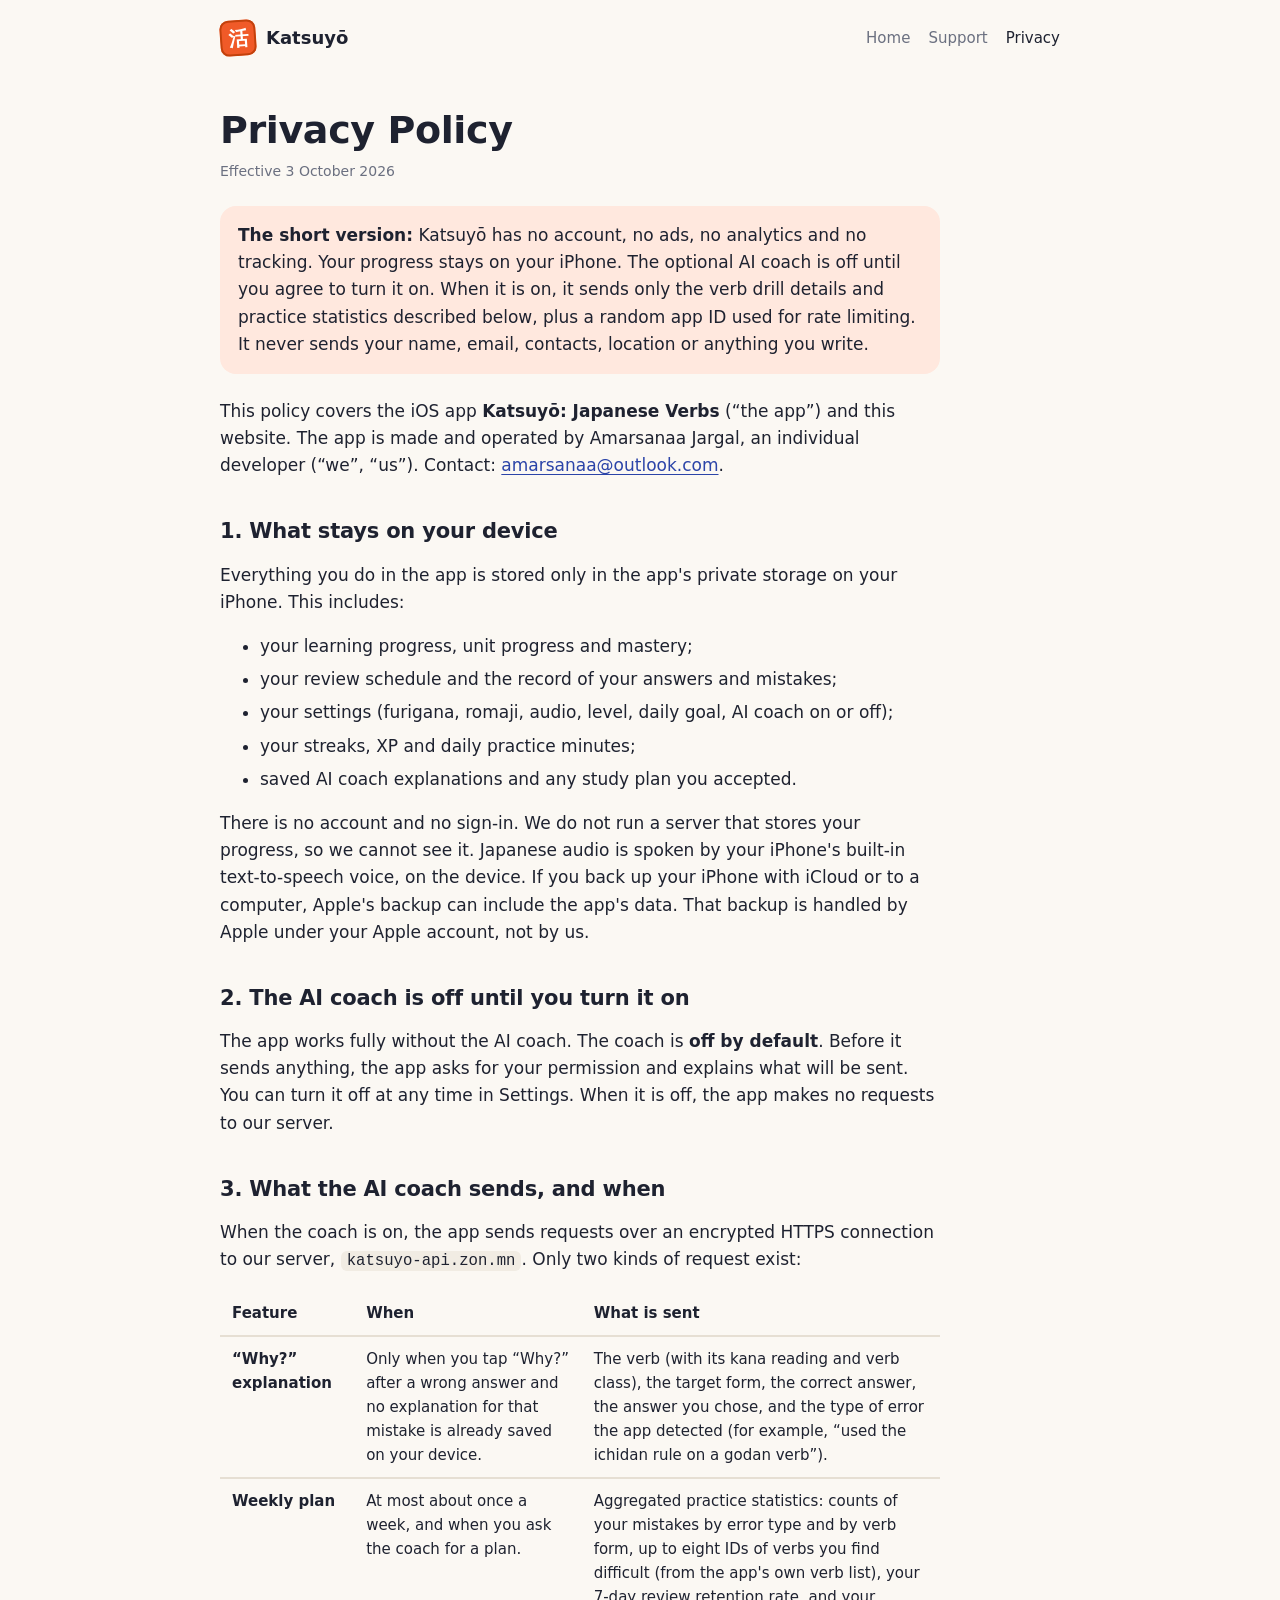
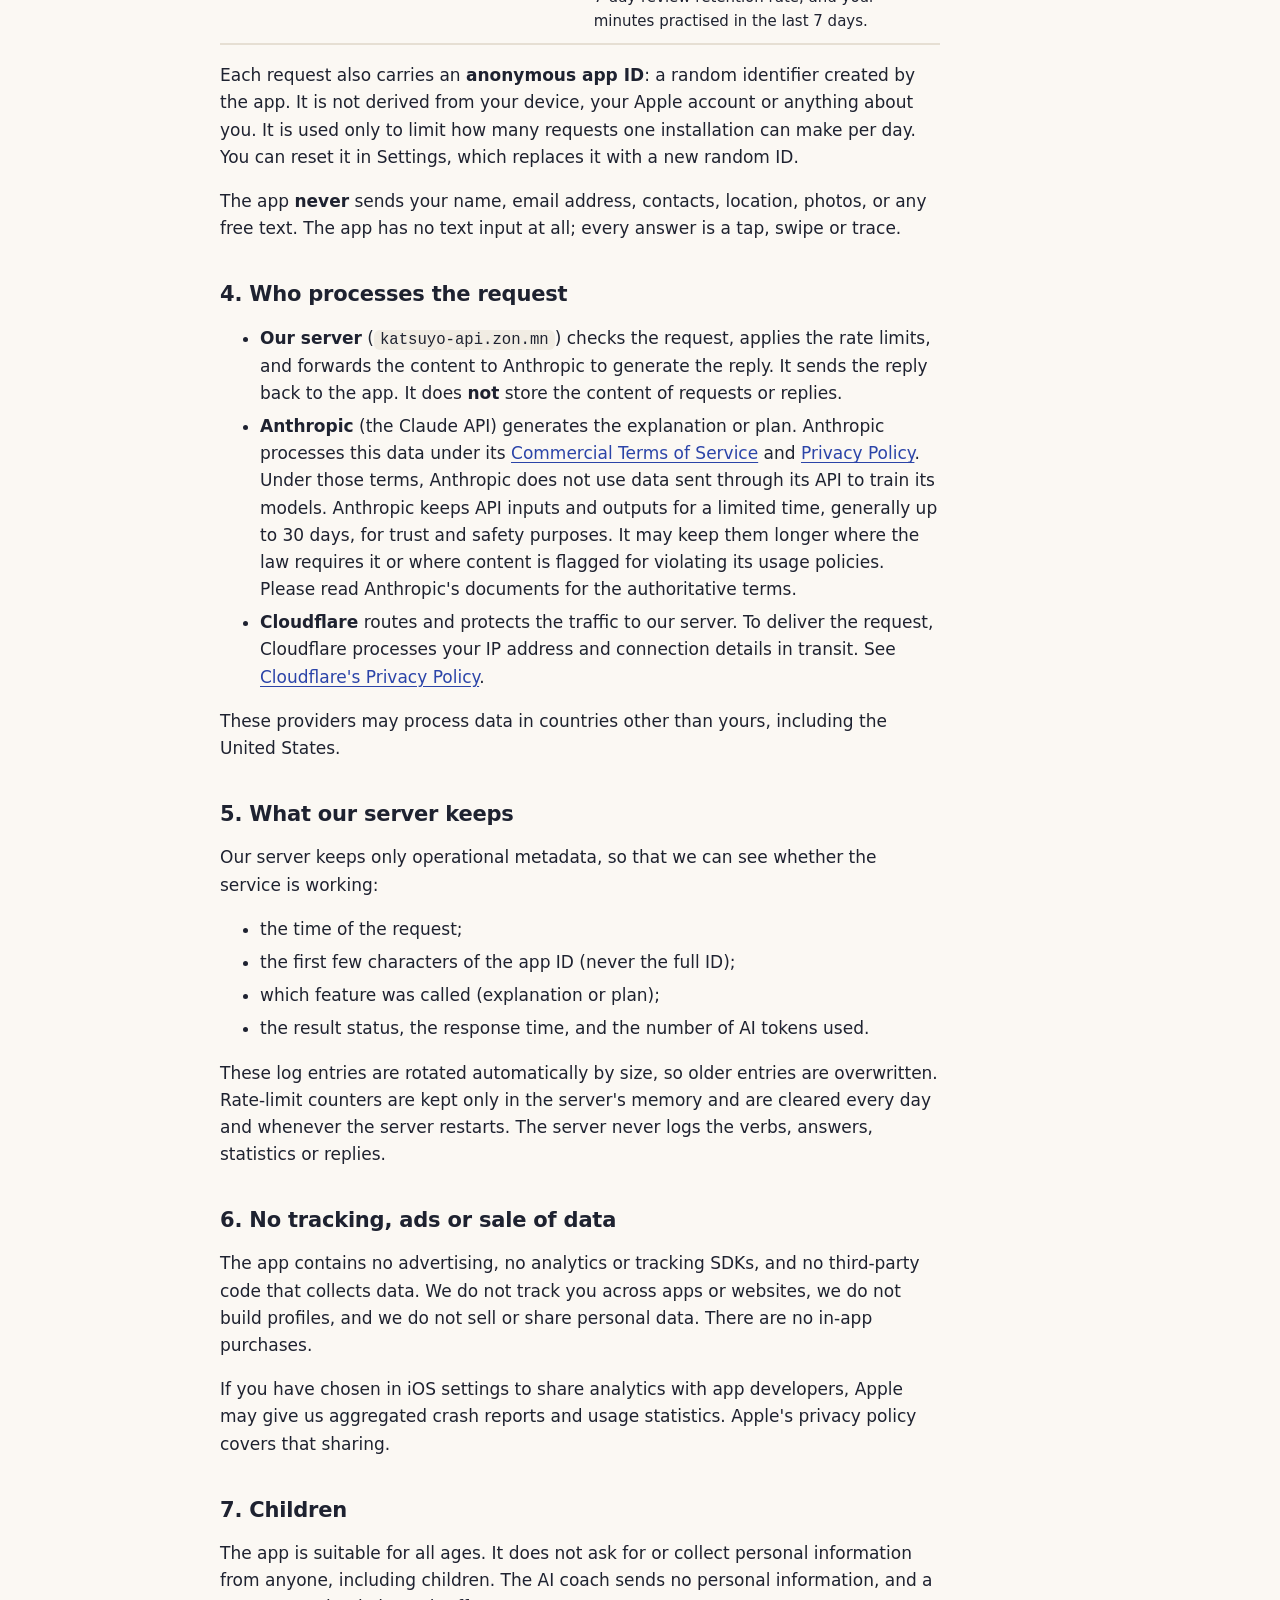
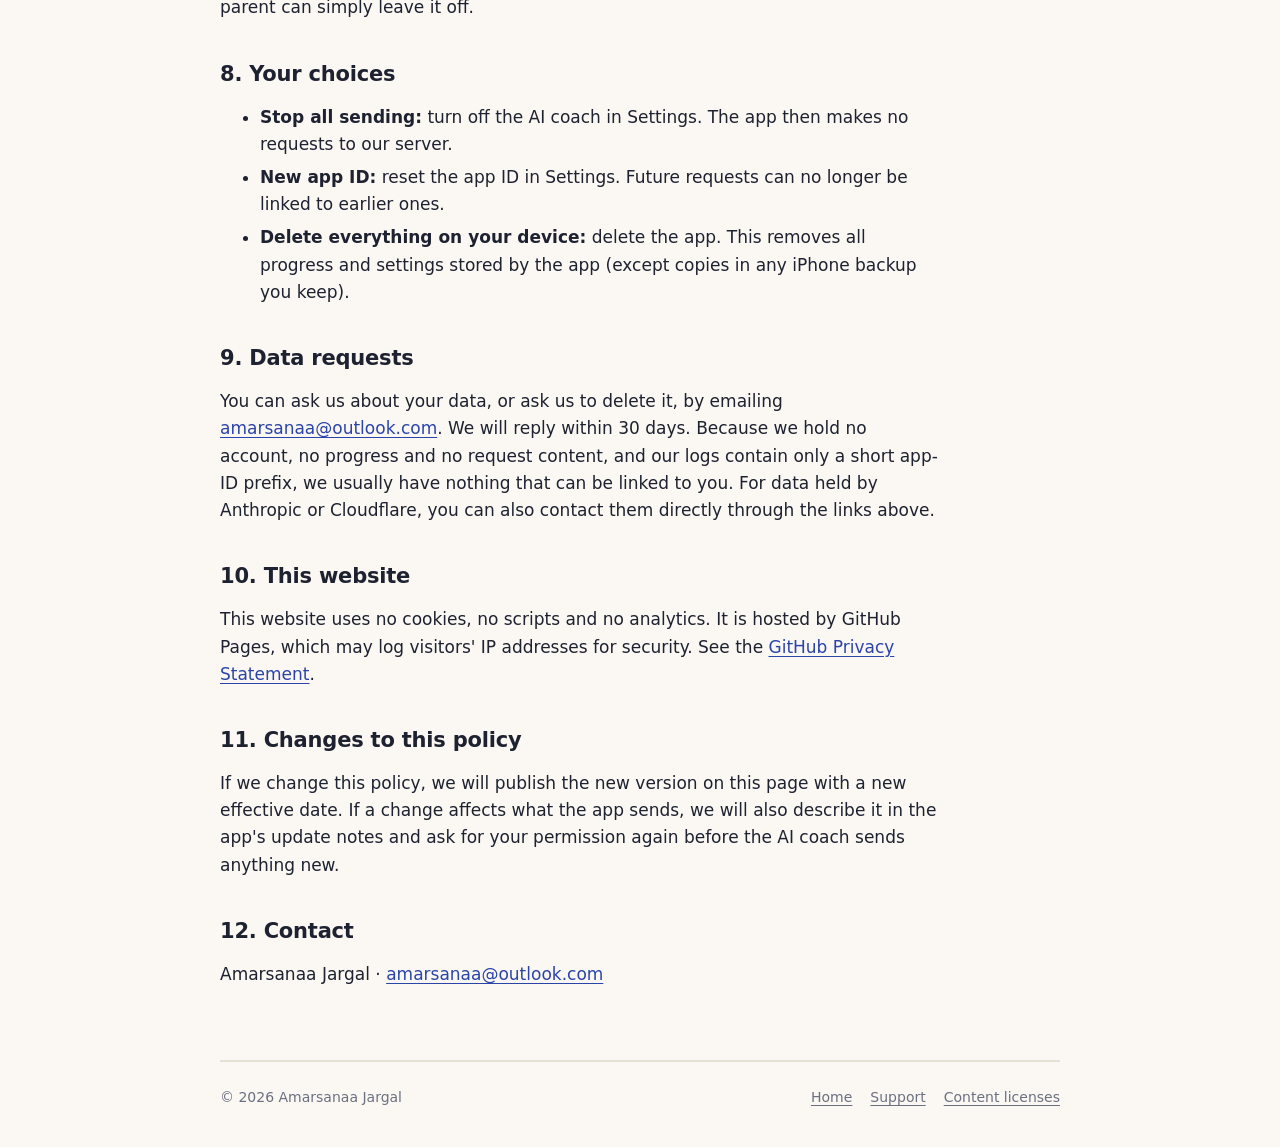
==== privacy/index.html @ 201c26b7 "Add Katsuyō site: landing, privacy policy, support Static GitHub Pages site for the Katsuyō iOS app," ====
<!doctype html>
<html lang="en">
<head>
  <meta charset="utf-8">
  <meta name="viewport" content="width=device-width, initial-scale=1">
  <title>Privacy Policy · Katsuyō</title>
  <meta name="description" content="Privacy policy for the Katsuyō iOS app: progress stays on your iPhone, there is no account, and the optional AI coach sends only answer and practice data after you turn it on.">
  <meta name="color-scheme" content="light dark">
  <link rel="canonical" href="https://amaraa87.github.io/katsuyo-site/privacy/">
  <link rel="stylesheet" href="../assets/style.css">
  <link rel="icon" href="data:image/svg+xml,<svg xmlns='http://www.w3.org/2000/svg' viewBox='0 0 100 100'><rect width='100' height='100' rx='22' fill='%23F05A28'/><text x='50' y='71' font-size='62' text-anchor='middle' fill='white' font-family='sans-serif'>%E6%B4%BB</text></svg>">
</head>
<body>
  <a class="skip" href="#main">Skip to content</a>
  <div class="wrap">

    <header class="site-header">
      <a class="wordmark" href="../"><span class="hanko" aria-hidden="true" lang="ja">活</span>Katsuyō</a>
      <nav class="site-nav" aria-label="Site">
        <a href="../">Home</a>
        <a href="../support/">Support</a>
        <a href="./" aria-current="page">Privacy</a>
      </nav>
    </header>

    <main id="main" class="doc">
      <h1>Privacy Policy</h1>
      <p class="updated">Effective 3 October 2026</p>

      <p class="lede"><b>The short version:</b> Katsuyō has no account, no ads, no analytics and no tracking. Your progress stays on your iPhone. The optional AI coach is off until you agree to turn it on. When it is on, it sends only the verb drill details and practice statistics described below, plus a random app ID used for rate limiting. It never sends your name, email, contacts, location or anything you write.</p>

      <p>This policy covers the iOS app <b>Katsuyō: Japanese Verbs</b> (“the app”) and this website. The app is made and operated by Amarsanaa Jargal, an individual developer (“we”, “us”). Contact: <a href="mailto:amarsanaa@outlook.com">amarsanaa@outlook.com</a>.</p>

      <h2>1. What stays on your device</h2>
      <p>Everything you do in the app is stored only in the app's private storage on your iPhone. This includes:</p>
      <ul>
        <li>your learning progress, unit progress and mastery;</li>
        <li>your review schedule and the record of your answers and mistakes;</li>
        <li>your settings (furigana, romaji, audio, level, daily goal, AI coach on or off);</li>
        <li>your streaks, XP and daily practice minutes;</li>
        <li>saved AI coach explanations and any study plan you accepted.</li>
      </ul>
      <p>There is no account and no sign-in. We do not run a server that stores your progress, so we cannot see it. Japanese audio is spoken by your iPhone's built-in text-to-speech voice, on the device. If you back up your iPhone with iCloud or to a computer, Apple's backup can include the app's data. That backup is handled by Apple under your Apple account, not by us.</p>

      <h2>2. The AI coach is off until you turn it on</h2>
      <p>The app works fully without the AI coach. The coach is <b>off by default</b>. Before it sends anything, the app asks for your permission and explains what will be sent. You can turn it off at any time in Settings. When it is off, the app makes no requests to our server.</p>

      <h2>3. What the AI coach sends, and when</h2>
      <p>When the coach is on, the app sends requests over an encrypted HTTPS connection to our server, <code>katsuyo-api.zon.mn</code>. Only two kinds of request exist:</p>
      <div class="table-wrap">
        <table>
          <thead><tr><th scope="col">Feature</th><th scope="col">When</th><th scope="col">What is sent</th></tr></thead>
          <tbody>
            <tr>
              <td><b>“Why?” explanation</b></td>
              <td>Only when you tap “Why?” after a wrong answer and no explanation for that mistake is already saved on your device.</td>
              <td>The verb (with its kana reading and verb class), the target form, the correct answer, the answer you chose, and the type of error the app detected (for example, “used the ichidan rule on a godan verb”).</td>
            </tr>
            <tr>
              <td><b>Weekly plan</b></td>
              <td>At most about once a week, and when you ask the coach for a plan.</td>
              <td>Aggregated practice statistics: counts of your mistakes by error type and by verb form, up to eight IDs of verbs you find difficult (from the app's own verb list), your 7-day review retention rate, and your minutes practised in the last 7 days.</td>
            </tr>
          </tbody>
        </table>
      </div>
      <p>Each request also carries an <b>anonymous app ID</b>: a random identifier created by the app. It is not derived from your device, your Apple account or anything about you. It is used only to limit how many requests one installation can make per day. You can reset it in Settings, which replaces it with a new random ID.</p>
      <p>The app <b>never</b> sends your name, email address, contacts, location, photos, or any free text. The app has no text input at all; every answer is a tap, swipe or trace.</p>

      <h2>4. Who processes the request</h2>
      <ul>
        <li><b>Our server</b> (<code>katsuyo-api.zon.mn</code>) checks the request, applies the rate limits, and forwards the content to Anthropic to generate the reply. It sends the reply back to the app. It does <b>not</b> store the content of requests or replies.</li>
        <li><b>Anthropic</b> (the Claude API) generates the explanation or plan. Anthropic processes this data under its <a href="https://www.anthropic.com/legal/commercial-terms">Commercial Terms of Service</a> and <a href="https://www.anthropic.com/legal/privacy">Privacy Policy</a>. Under those terms, Anthropic does not use data sent through its API to train its models. Anthropic keeps API inputs and outputs for a limited time, generally up to 30 days, for trust and safety purposes. It may keep them longer where the law requires it or where content is flagged for violating its usage policies. Please read Anthropic's documents for the authoritative terms.</li>
        <li><b>Cloudflare</b> routes and protects the traffic to our server. To deliver the request, Cloudflare processes your IP address and connection details in transit. See <a href="https://www.cloudflare.com/privacypolicy/">Cloudflare's Privacy Policy</a>.</li>
      </ul>
      <p>These providers may process data in countries other than yours, including the United States.</p>

      <h2>5. What our server keeps</h2>
      <p>Our server keeps only operational metadata, so that we can see whether the service is working:</p>
      <ul>
        <li>the time of the request;</li>
        <li>the first few characters of the app ID (never the full ID);</li>
        <li>which feature was called (explanation or plan);</li>
        <li>the result status, the response time, and the number of AI tokens used.</li>
      </ul>
      <p>These log entries are rotated automatically by size, so older entries are overwritten. Rate-limit counters are kept only in the server's memory and are cleared every day and whenever the server restarts. The server never logs the verbs, answers, statistics or replies.</p>

      <h2>6. No tracking, ads or sale of data</h2>
      <p>The app contains no advertising, no analytics or tracking SDKs, and no third-party code that collects data. We do not track you across apps or websites, we do not build profiles, and we do not sell or share personal data. There are no in-app purchases.</p>
      <p>If you have chosen in iOS settings to share analytics with app developers, Apple may give us aggregated crash reports and usage statistics. Apple's privacy policy covers that sharing.</p>

      <h2>7. Children</h2>
      <p>The app is suitable for all ages. It does not ask for or collect personal information from anyone, including children. The AI coach sends no personal information, and a parent can simply leave it off.</p>

      <h2>8. Your choices</h2>
      <ul>
        <li><b>Stop all sending:</b> turn off the AI coach in Settings. The app then makes no requests to our server.</li>
        <li><b>New app ID:</b> reset the app ID in Settings. Future requests can no longer be linked to earlier ones.</li>
        <li><b>Delete everything on your device:</b> delete the app. This removes all progress and settings stored by the app (except copies in any iPhone backup you keep).</li>
      </ul>

      <h2>9. Data requests</h2>
      <p>You can ask us about your data, or ask us to delete it, by emailing <a href="mailto:amarsanaa@outlook.com">amarsanaa@outlook.com</a>. We will reply within 30 days. Because we hold no account, no progress and no request content, and our logs contain only a short app-ID prefix, we usually have nothing that can be linked to you. For data held by Anthropic or Cloudflare, you can also contact them directly through the links above.</p>

      <h2>10. This website</h2>
      <p>This website uses no cookies, no scripts and no analytics. It is hosted by GitHub Pages, which may log visitors' IP addresses for security. See the <a href="https://docs.github.com/en/site-policy/privacy-policies/github-general-privacy-statement">GitHub Privacy Statement</a>.</p>

      <h2>11. Changes to this policy</h2>
      <p>If we change this policy, we will publish the new version on this page with a new effective date. If a change affects what the app sends, we will also describe it in the app's update notes and ask for your permission again before the AI coach sends anything new.</p>

      <h2>12. Contact</h2>
      <p>Amarsanaa Jargal · <a href="mailto:amarsanaa@outlook.com">amarsanaa@outlook.com</a></p>
    </main>

    <footer class="site-footer">
      <span>© 2026 Amarsanaa Jargal</span>
      <nav aria-label="Footer">
        <a href="../">Home</a>
        <a href="../support/">Support</a>
        <a href="../support/#licenses">Content licenses</a>
      </nav>
    </footer>

  </div>
</body>
</html>
---- assets/style.css ----
/* Katsuyō — site identity, from the app's design tokens (DESIGN.md §2).
   和紙 washi paper, 藍 ai indigo for action, 朱 shu vermilion for brand and the 判子 stamp.
   System rounded type only: no web fonts, no scripts. */

:root {
  --bg: #fbf8f3;
  --surface: #ffffff;
  --sunk: #f1ece3;
  --border: #e6dfd3;
  --ink: #1e2230;
  --ink-muted: #6b7080;

  --ai: #3b5bdb;
  --ai-lip: #2b44a8;
  --ai-soft: #e5eaff;
  --ai-ink: #2b44a8;
  --ai-on: #ffffff;

  --shu: #f05a28;
  --shu-lip: #c2410c;
  --shu-soft: #ffe8de;
  --shu-ink: #c2410c;
  --shu-on: #ffffff;

  --take-soft: #dcf5e8;
  --take-ink: #0b7a4c;
  --kin-soft: #fff2d1;
  --kin-ink: #8a5a00;

  --font: ui-rounded, "SF Pro Rounded", "Hiragino Maru Gothic ProN", "Hiragino Sans",
          "Yu Gothic UI", "Noto Sans JP", system-ui, -apple-system, "Segoe UI", sans-serif;
  --font-ja: "Hiragino Maru Gothic ProN", "Hiragino Sans", "Yu Gothic UI", "Noto Sans JP",
             "Noto Sans CJK JP", sans-serif;

  color-scheme: light dark;
}

@media (prefers-color-scheme: dark) {
  :root {
    --bg: #121419;
    --surface: #1c1f27;
    --sunk: #262a34;
    --border: #313645;
    --ink: #eef0f5;
    --ink-muted: #9aa0b2;

    --ai: #5c7cfa;
    --ai-lip: #3b5bdb;
    --ai-soft: #1d2650;
    --ai-ink: #a9b9ff;

    --shu: #ff7043;
    --shu-lip: #d9541f;
    --shu-soft: #3a1d12;
    --shu-ink: #ffa584;
    --shu-on: #2a0e04;

    --take-soft: #0e2e21;
    --take-ink: #6ee0ae;
    --kin-soft: #3a2c0b;
    --kin-ink: #ffd27a;
  }
}

* { box-sizing: border-box; }

body {
  margin: 0;
  background: var(--bg);
  color: var(--ink);
  font-family: var(--font);
  font-size: 17px;
  font-weight: 500;
  line-height: 1.6;
  -webkit-font-smoothing: antialiased;
  -webkit-text-size-adjust: 100%;
}

[lang="ja"] { font-family: var(--font-ja); }

.wrap { max-width: 880px; margin: 0 auto; padding: 0 20px; }

a { color: var(--ai-ink); text-underline-offset: 3px; }
a:hover { text-decoration-thickness: 2px; }

:focus-visible { outline: 3px solid var(--ai); outline-offset: 2px; border-radius: 6px; }

.skip { position: absolute; left: -9999px; }
.skip:focus { left: 16px; top: 12px; background: var(--surface); padding: 8px 12px; z-index: 1; }

h1, h2, h3 { line-height: 1.2; font-weight: 800; letter-spacing: -0.01em; }
h2 { font-size: clamp(22px, 3.6vw, 28px); margin: 0 0 14px; }
h3 { font-size: 18px; margin: 0 0 6px; }

/* ── Header / footer ────────────────────────────────────────────────── */

.site-header {
  display: flex; align-items: center; justify-content: space-between;
  flex-wrap: wrap; gap: 12px 20px; padding: 20px 0;
}

.wordmark {
  display: flex; align-items: center; gap: 10px;
  color: var(--ink); text-decoration: none; font-weight: 800; font-size: 18px;
}

/* 判子 hanko: the brand stamp. */
.hanko {
  display: inline-grid; place-items: center;
  width: 36px; height: 36px; border-radius: 9px;
  background: var(--shu); color: var(--shu-on);
  font-family: var(--font-ja); font-size: 20px; font-weight: 700;
  box-shadow: inset 0 0 0 2px var(--shu-lip);
  transform: rotate(-4deg);
}
.hanko.big { width: 76px; height: 76px; border-radius: 18px; font-size: 30px; letter-spacing: -0.02em; }

.site-nav { display: flex; gap: 18px; font-size: 15px; }
.site-nav a { color: var(--ink-muted); text-decoration: none; }
.site-nav a:hover, .site-nav a[aria-current="page"] { color: var(--ink); }

.site-footer {
  margin-top: 72px; padding: 24px 0 40px; border-top: 2px solid var(--border);
  display: flex; flex-wrap: wrap; gap: 10px 24px; justify-content: space-between;
  font-size: 14px; color: var(--ink-muted);
}
.site-footer nav { display: flex; flex-wrap: wrap; gap: 18px; }
.site-footer a { color: var(--ink-muted); }

/* ── Buttons: a lip means pressable ─────────────────────────────────── */

.btn {
  display: inline-flex; align-items: center; gap: 10px;
  padding: 14px 22px; border-radius: 16px;
  background: var(--ai); color: var(--ai-on);
  border-bottom: 4px solid var(--ai-lip);
  font-weight: 800; font-size: 19px; letter-spacing: 0.04em; text-transform: uppercase;
  text-decoration: none;
  transition: transform 150ms ease, border-bottom-width 150ms ease;
}
.btn:hover { color: var(--ai-on); }
.btn:active { transform: translateY(3px); border-bottom-width: 1px; }
.btn small { display: block; font-size: 11px; letter-spacing: 0.08em; opacity: 0.85; }

/* ── Hero ───────────────────────────────────────────────────────────── */

.hero { padding: 36px 0 8px; }
.hero .brand { display: flex; align-items: center; gap: 16px; margin-bottom: 22px; }
.hero .brand div b { display: block; font-size: 22px; }
.hero .brand div span { color: var(--ink-muted); font-size: 15px; }
.hero h1 { font-size: clamp(30px, 6vw, 50px); margin: 0 0 14px; max-width: 16ch; }
.hero h1 em { font-style: normal; color: var(--shu-ink); }
.hero .sub { color: var(--ink-muted); font-size: 18px; max-width: 56ch; margin: 0 0 24px; }
.hero .cta { display: flex; flex-wrap: wrap; align-items: center; gap: 14px 20px; }
.hero .cta p { margin: 0; color: var(--ink-muted); font-size: 14px; }

/* Signature: the godan vowel row of 書く. */
.rows {
  margin: 40px 0 0; padding: 22px 20px; border-radius: 22px;
  background: var(--surface); border: 2px solid var(--border);
}
.rows-head { display: flex; flex-wrap: wrap; align-items: baseline; gap: 4px 12px; margin-bottom: 14px; }
.rows-head h2 { font-size: 18px; margin: 0; }
.rows-head p { margin: 0; color: var(--ink-muted); font-size: 14px; }
.rows ol { list-style: none; margin: 0; padding: 0; display: grid; grid-template-columns: repeat(5, 1fr); gap: 8px; }
.rows li {
  text-align: center; padding: 12px 4px 10px; border-radius: 12px;
  background: var(--bg); border-bottom: 3px solid var(--border);
}
.rows li.dict { background: var(--ai-soft); border-color: var(--ai); }
.rows .kana { display: block; font-family: var(--font-ja); font-size: clamp(26px, 6vw, 38px); line-height: 1.2; }
.rows .row { display: block; font-size: 12px; font-weight: 700; color: var(--ink-muted); text-transform: uppercase; letter-spacing: 0.06em; }
.rows .ex { display: block; font-family: var(--font-ja); font-size: 14px; margin-top: 6px; color: var(--ai-ink); }
.rows .use { display: block; font-size: 12px; color: var(--ink-muted); line-height: 1.3; }

/* ── Sections ───────────────────────────────────────────────────────── */

section { padding: 48px 0 0; }

.eyebrow {
  margin: 0 0 6px; font-size: 13px; font-weight: 800;
  letter-spacing: 0.12em; text-transform: uppercase; color: var(--shu-ink);
}

.grid { display: grid; gap: 14px; grid-template-columns: repeat(auto-fit, minmax(240px, 1fr)); }

/* Info cards are flat: no lip. */
.card {
  background: var(--surface); border: 2px solid var(--border); border-radius: 16px;
  padding: 18px 18px 16px;
}
.card p { margin: 0; color: var(--ink-muted); font-size: 15px; }
.card .tag {
  display: inline-block; margin-bottom: 10px; padding: 2px 10px; border-radius: 999px;
  font-size: 13px; font-weight: 700; background: var(--ai-soft); color: var(--ai-ink);
}
.card .tag.shu { background: var(--shu-soft); color: var(--ink); }
.card .tag.take { background: var(--take-soft); color: var(--take-ink); }
.card .tag.kin { background: var(--kin-soft); color: var(--kin-ink); }

.drills { list-style: none; padding: 0; margin: 0; display: grid; gap: 10px; grid-template-columns: repeat(auto-fit, minmax(240px, 1fr)); }
.drills li { padding: 12px 14px; border-radius: 12px; background: var(--surface); border: 2px solid var(--border); font-size: 15px; color: var(--ink-muted); }
.drills b { display: block; color: var(--ink); font-size: 16px; }

.promise {
  display: grid; gap: 12px; grid-template-columns: repeat(auto-fit, minmax(180px, 1fr));
  margin: 0; padding: 0; list-style: none;
}
.promise li { border-left: 4px solid var(--shu); padding: 2px 0 2px 14px; }
.promise b { display: block; }
.promise span { color: var(--ink-muted); font-size: 15px; }

/* ── Document pages ─────────────────────────────────────────────────── */

.doc { max-width: 720px; }
.doc h1 { font-size: clamp(28px, 5vw, 38px); margin: 32px 0 6px; }
.doc h2 { font-size: 21px; margin: 40px 0 10px; }
.doc .updated { color: var(--ink-muted); font-size: 14px; margin: 0 0 24px; }
.doc .lede {
  background: var(--shu-soft); border-radius: 16px; padding: 16px 18px; margin: 0 0 24px;
}
.doc li { margin: 6px 0; }
.doc code { font-size: 0.92em; background: var(--sunk); padding: 1px 6px; border-radius: 6px; }

.table-wrap { overflow-x: auto; }
table { border-collapse: collapse; width: 100%; font-size: 15px; }
th, td { text-align: left; vertical-align: top; padding: 10px 12px; border-bottom: 2px solid var(--border); }
th { font-weight: 800; }

details {
  background: var(--surface); border: 2px solid var(--border); border-radius: 16px;
  padding: 2px 18px; margin: 10px 0;
}
summary {
  cursor: pointer; font-weight: 700; padding: 14px 0; list-style: none;
  display: flex; justify-content: space-between; gap: 12px;
}
summary::-webkit-details-marker { display: none; }
summary::after { content: "+"; color: var(--ai-ink); font-weight: 800; flex-shrink: 0; }
details[open] summary::after { content: "−"; }
details p, details ul { margin-top: 0; color: var(--ink-muted); }

.contact {
  margin: 36px 0 0; padding: 22px 22px; border-radius: 22px;
  background: var(--ai-soft); border: 2px solid var(--ai);
}
.contact h2 { margin: 0 0 6px; font-size: 21px; }
.contact p { margin: 6px 0; }

@media (prefers-reduced-motion: reduce) {
  .btn { transition: none; }
}

@media (max-width: 560px) {
  .rows { padding: 16px 12px; }
  .rows ol { gap: 5px; }
  .rows li { padding: 10px 2px 8px; }
  .rows .row { font-size: 10px; letter-spacing: 0; }
  .rows .ex { font-size: 11px; white-space: nowrap; }
  .rows .use { display: none; }
}
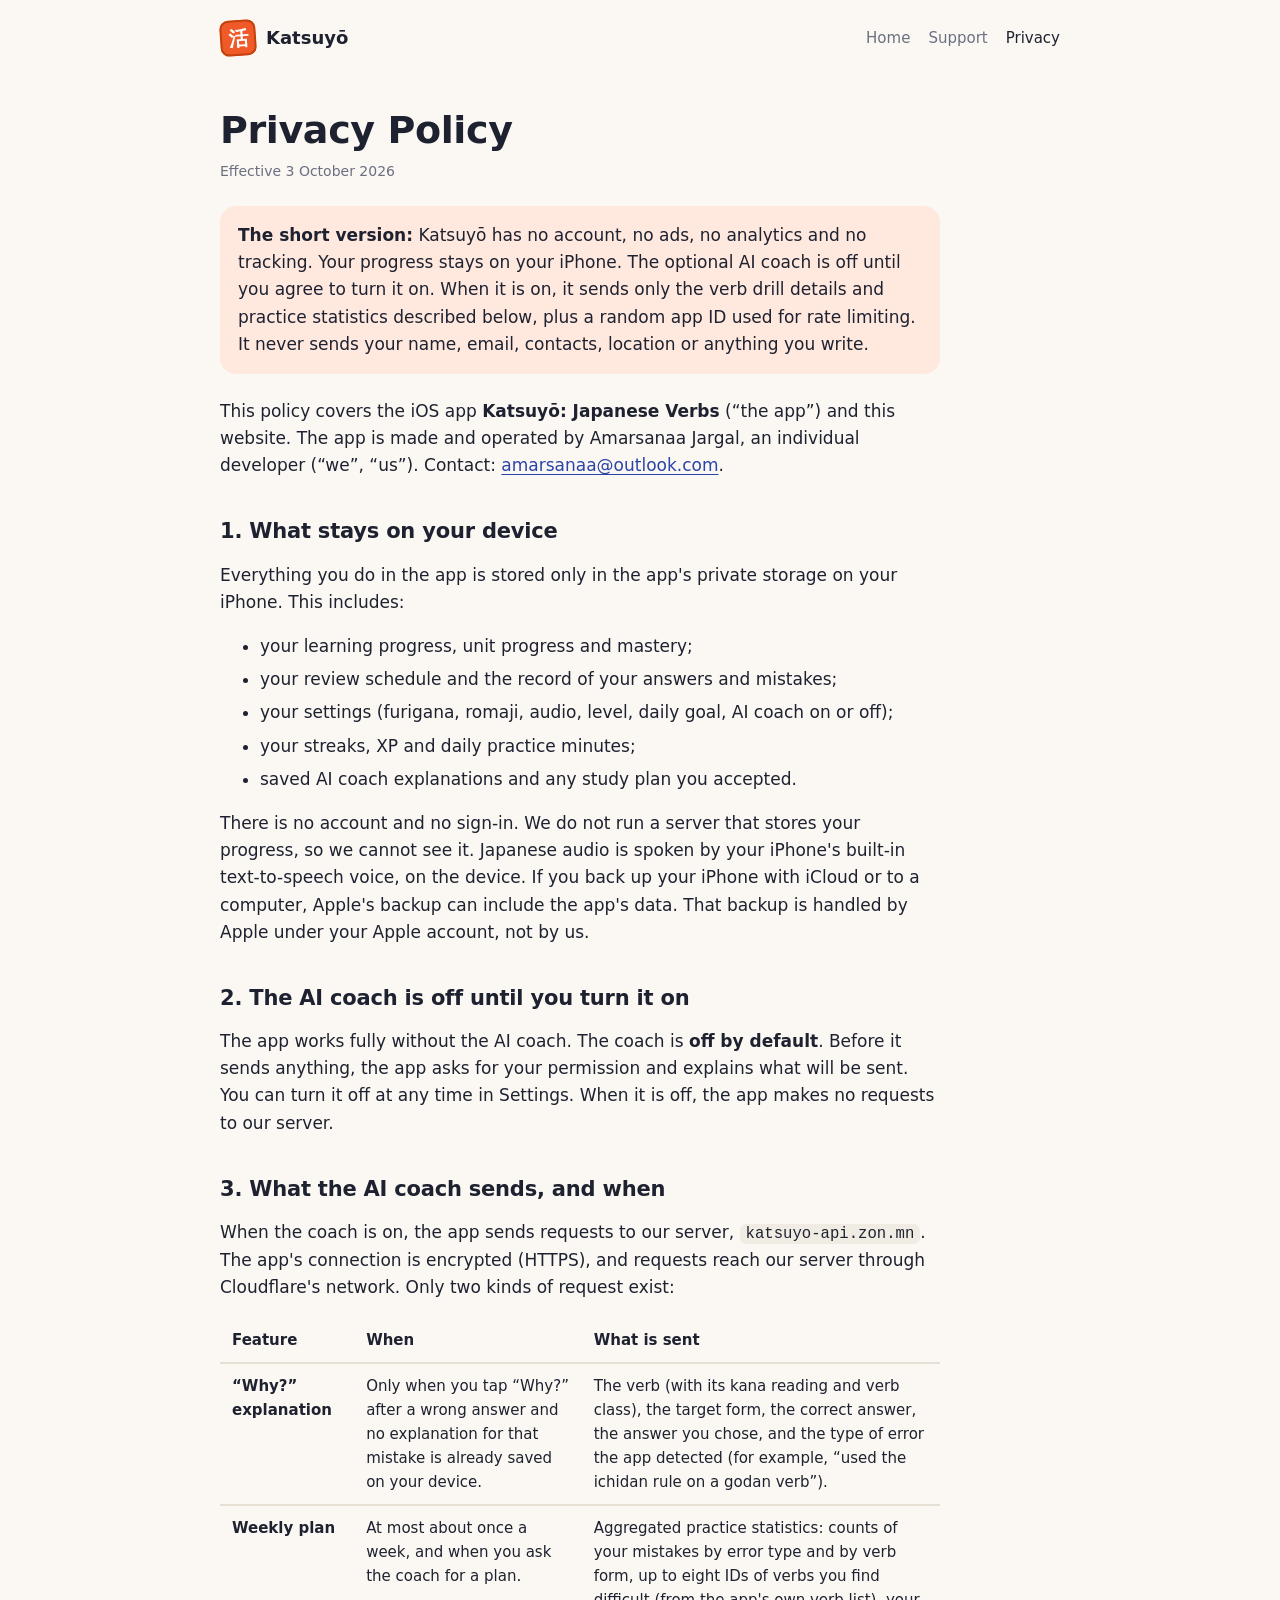
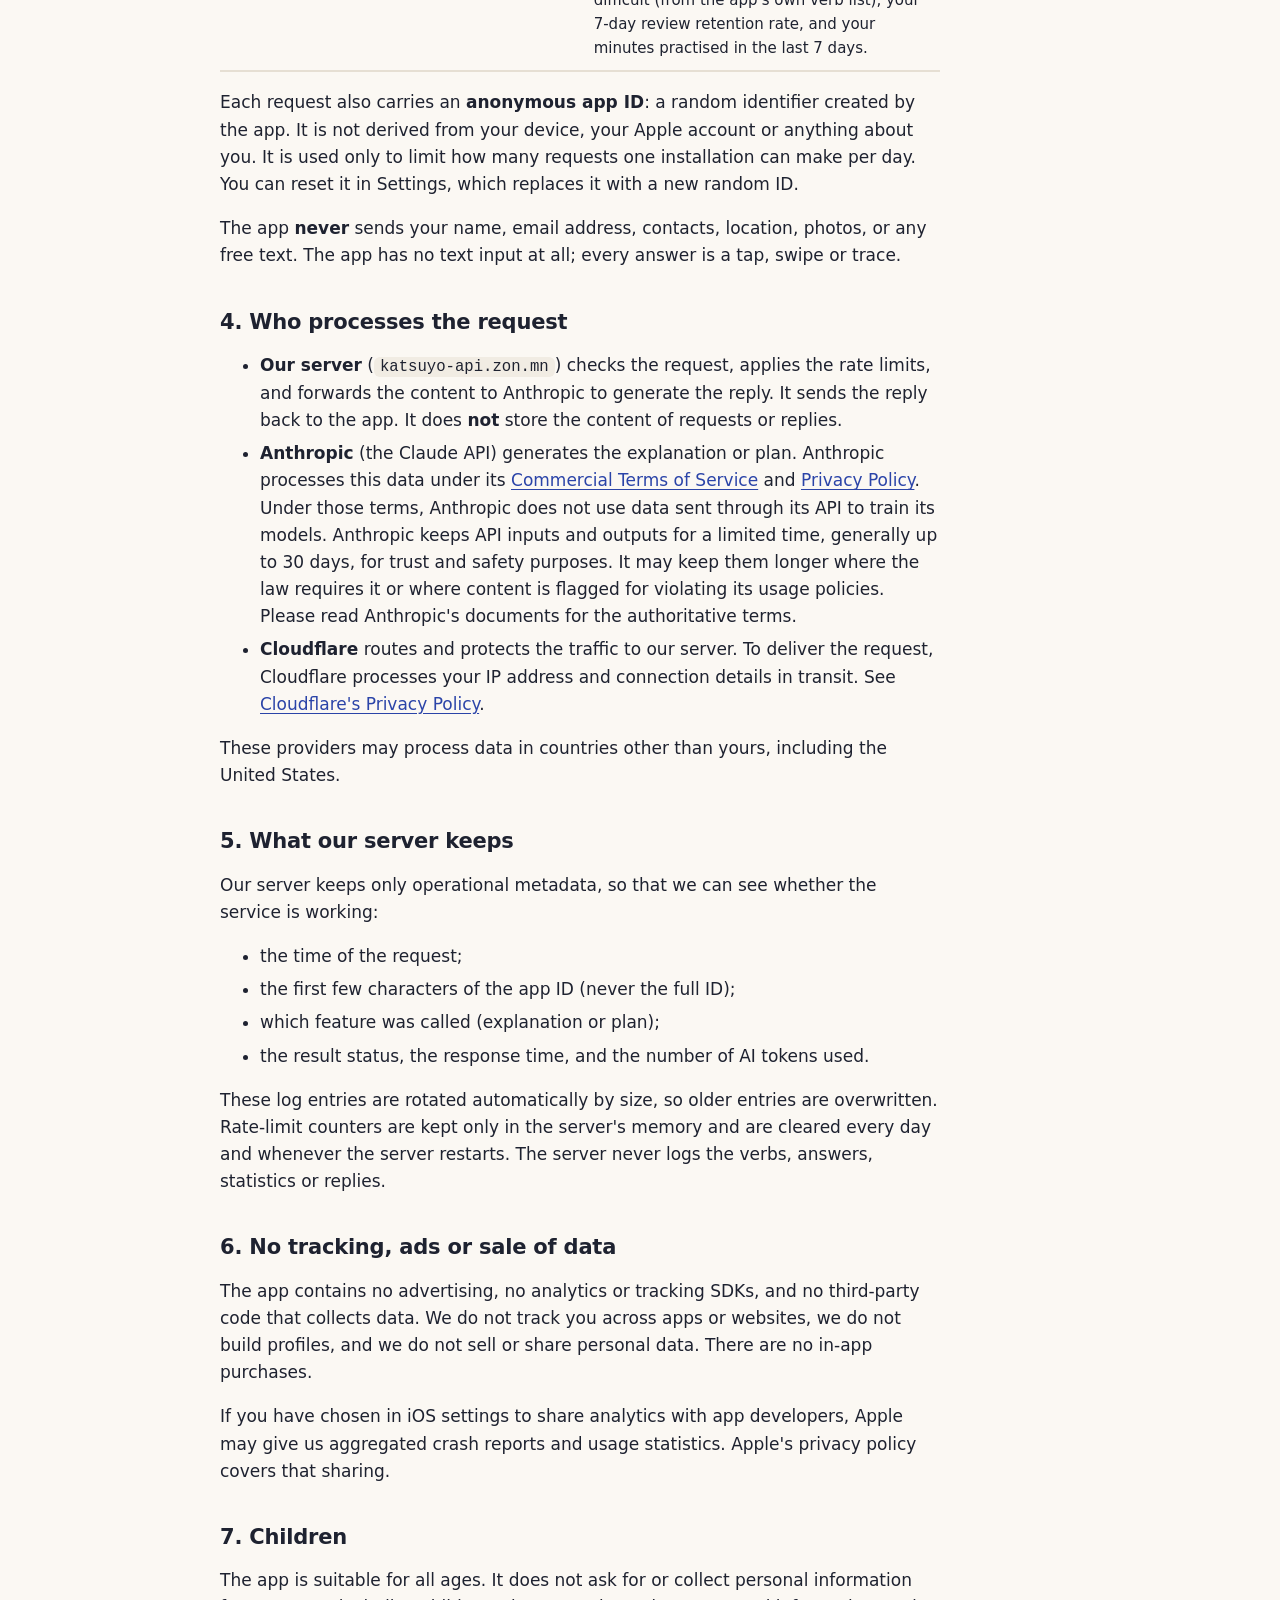
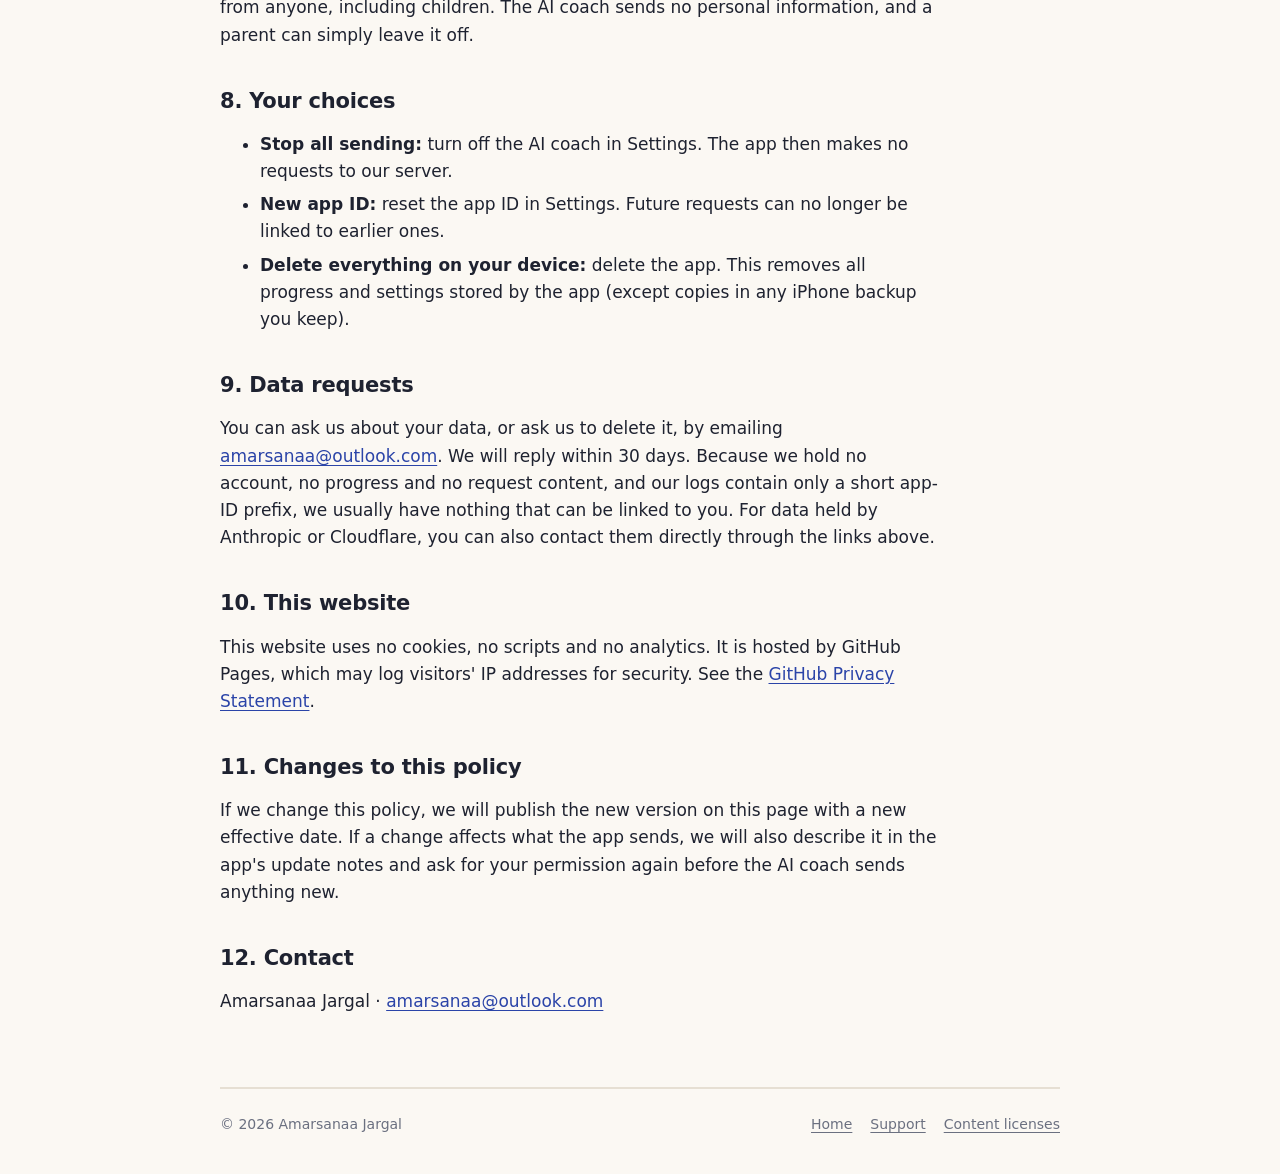
==== commit a9515e0e: "Privacy: describe transport precisely (HTTPS app connection via Cloudflare) The policy claimed encry" ====
--- a/privacy/index.html
+++ b/privacy/index.html
@@ -46,7 +46,7 @@
       <p>The app works fully without the AI coach. The coach is <b>off by default</b>. Before it sends anything, the app asks for your permission and explains what will be sent. You can turn it off at any time in Settings. When it is off, the app makes no requests to our server.</p>
 
       <h2>3. What the AI coach sends, and when</h2>
-      <p>When the coach is on, the app sends requests over an encrypted HTTPS connection to our server, <code>katsuyo-api.zon.mn</code>. Only two kinds of request exist:</p>
+      <p>When the coach is on, the app sends requests to our server, <code>katsuyo-api.zon.mn</code>. The app's connection is encrypted (HTTPS), and requests reach our server through Cloudflare's network. Only two kinds of request exist:</p>
       <div class="table-wrap">
         <table>
           <thead><tr><th scope="col">Feature</th><th scope="col">When</th><th scope="col">What is sent</th></tr></thead>
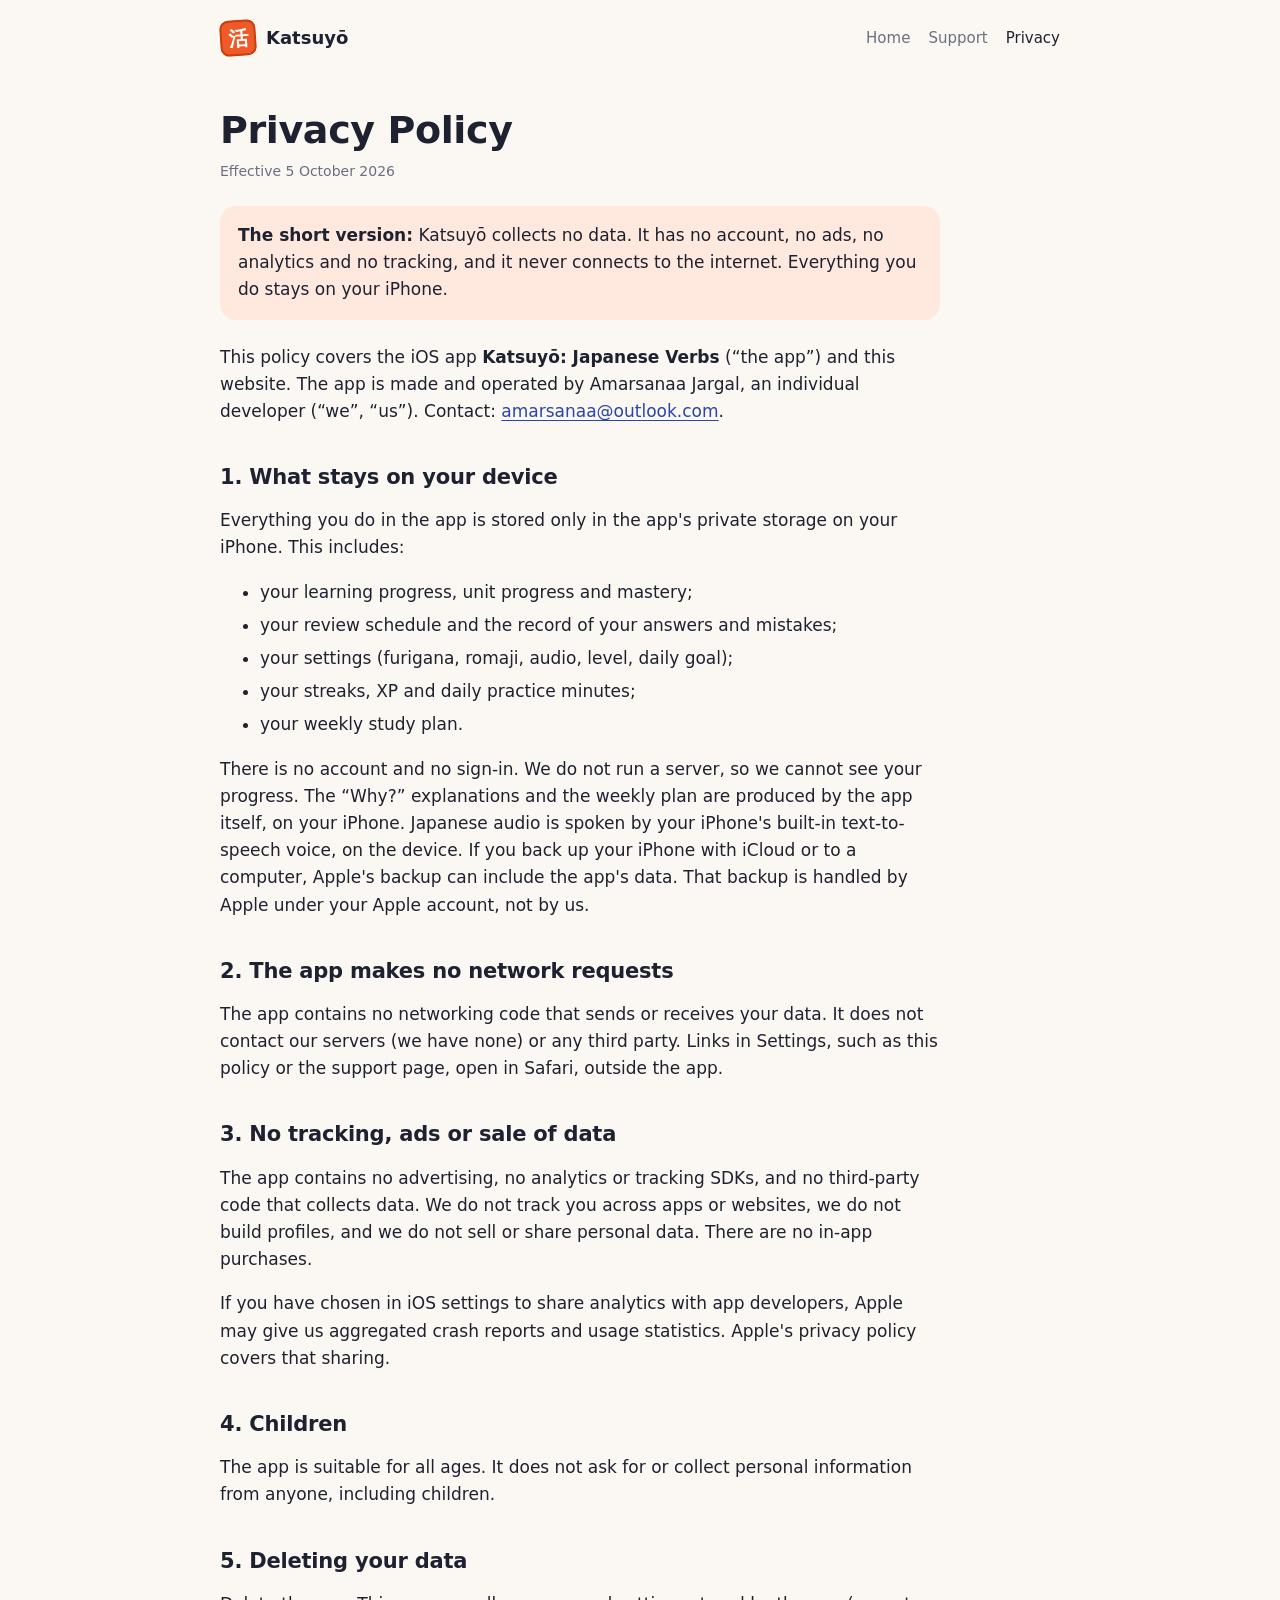
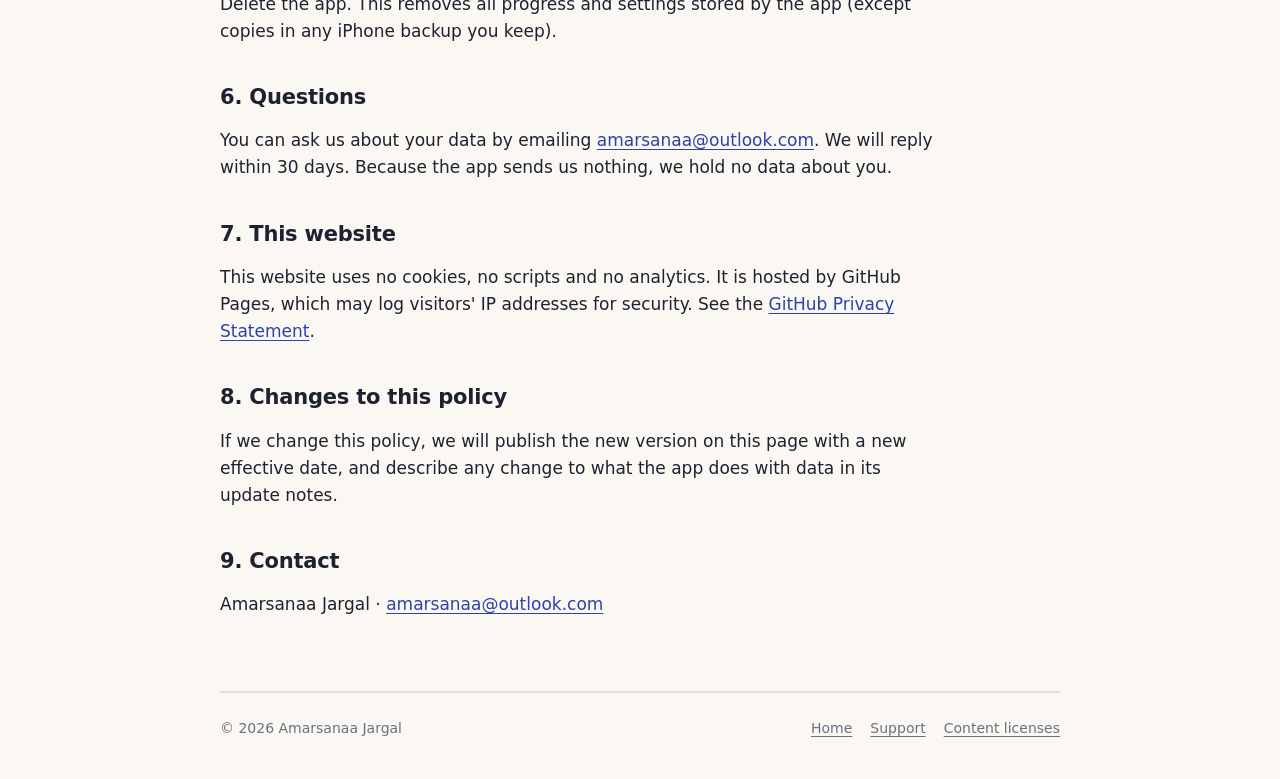
==== commit ca55d668: "Site: Katsuyō 1.0 is fully offline The AI coach and its server are gone (owner decision 2026-10-05)," ====
--- a/privacy/index.html
+++ b/privacy/index.html
@@ -4,7 +4,7 @@
   <meta charset="utf-8">
   <meta name="viewport" content="width=device-width, initial-scale=1">
   <title>Privacy Policy · Katsuyō</title>
-  <meta name="description" content="Privacy policy for the Katsuyō iOS app: progress stays on your iPhone, there is no account, and the optional AI coach sends only answer and practice data after you turn it on.">
+  <meta name="description" content="Privacy policy for the Katsuyō iOS app: it collects no data, makes no network requests, and keeps all progress on your iPhone.">
   <meta name="color-scheme" content="light dark">
   <link rel="canonical" href="https://amaraa87.github.io/katsuyo-site/privacy/">
   <link rel="stylesheet" href="../assets/style.css">
@@ -25,9 +25,9 @@
 
     <main id="main" class="doc">
       <h1>Privacy Policy</h1>
-      <p class="updated">Effective 3 October 2026</p>
+      <p class="updated">Effective 5 October 2026</p>
 
-      <p class="lede"><b>The short version:</b> Katsuyō has no account, no ads, no analytics and no tracking. Your progress stays on your iPhone. The optional AI coach is off until you agree to turn it on. When it is on, it sends only the verb drill details and practice statistics described below, plus a random app ID used for rate limiting. It never sends your name, email, contacts, location or anything you write.</p>
+      <p class="lede"><b>The short version:</b> Katsuyō collects no data. It has no account, no ads, no analytics and no tracking, and it never connects to the internet. Everything you do stays on your iPhone.</p>
 
       <p>This policy covers the iOS app <b>Katsuyō: Japanese Verbs</b> (“the app”) and this website. The app is made and operated by Amarsanaa Jargal, an individual developer (“we”, “us”). Contact: <a href="mailto:amarsanaa@outlook.com">amarsanaa@outlook.com</a>.</p>
 
@@ -36,79 +36,35 @@
       <ul>
         <li>your learning progress, unit progress and mastery;</li>
         <li>your review schedule and the record of your answers and mistakes;</li>
-        <li>your settings (furigana, romaji, audio, level, daily goal, AI coach on or off);</li>
+        <li>your settings (furigana, romaji, audio, level, daily goal);</li>
         <li>your streaks, XP and daily practice minutes;</li>
-        <li>saved AI coach explanations and any study plan you accepted.</li>
+        <li>your weekly study plan.</li>
       </ul>
-      <p>There is no account and no sign-in. We do not run a server that stores your progress, so we cannot see it. Japanese audio is spoken by your iPhone's built-in text-to-speech voice, on the device. If you back up your iPhone with iCloud or to a computer, Apple's backup can include the app's data. That backup is handled by Apple under your Apple account, not by us.</p>
+      <p>There is no account and no sign-in. We do not run a server, so we cannot see your progress. The “Why?” explanations and the weekly plan are produced by the app itself, on your iPhone. Japanese audio is spoken by your iPhone's built-in text-to-speech voice, on the device. If you back up your iPhone with iCloud or to a computer, Apple's backup can include the app's data. That backup is handled by Apple under your Apple account, not by us.</p>
 
-      <h2>2. The AI coach is off until you turn it on</h2>
-      <p>The app works fully without the AI coach. The coach is <b>off by default</b>. Before it sends anything, the app asks for your permission and explains what will be sent. You can turn it off at any time in Settings. When it is off, the app makes no requests to our server.</p>
+      <h2>2. The app makes no network requests</h2>
+      <p>The app contains no networking code that sends or receives your data. It does not contact our servers (we have none) or any third party. Links in Settings, such as this policy or the support page, open in Safari, outside the app.</p>
 
-      <h2>3. What the AI coach sends, and when</h2>
-      <p>When the coach is on, the app sends requests to our server, <code>katsuyo-api.zon.mn</code>. The app's connection is encrypted (HTTPS), and requests reach our server through Cloudflare's network. Only two kinds of request exist:</p>
-      <div class="table-wrap">
-        <table>
-          <thead><tr><th scope="col">Feature</th><th scope="col">When</th><th scope="col">What is sent</th></tr></thead>
-          <tbody>
-            <tr>
-              <td><b>“Why?” explanation</b></td>
-              <td>Only when you tap “Why?” after a wrong answer and no explanation for that mistake is already saved on your device.</td>
-              <td>The verb (with its kana reading and verb class), the target form, the correct answer, the answer you chose, and the type of error the app detected (for example, “used the ichidan rule on a godan verb”).</td>
-            </tr>
-            <tr>
-              <td><b>Weekly plan</b></td>
-              <td>At most about once a week, and when you ask the coach for a plan.</td>
-              <td>Aggregated practice statistics: counts of your mistakes by error type and by verb form, up to eight IDs of verbs you find difficult (from the app's own verb list), your 7-day review retention rate, and your minutes practised in the last 7 days.</td>
-            </tr>
-          </tbody>
-        </table>
-      </div>
-      <p>Each request also carries an <b>anonymous app ID</b>: a random identifier created by the app. It is not derived from your device, your Apple account or anything about you. It is used only to limit how many requests one installation can make per day. You can reset it in Settings, which replaces it with a new random ID.</p>
-      <p>The app <b>never</b> sends your name, email address, contacts, location, photos, or any free text. The app has no text input at all; every answer is a tap, swipe or trace.</p>
-
-      <h2>4. Who processes the request</h2>
-      <ul>
-        <li><b>Our server</b> (<code>katsuyo-api.zon.mn</code>) checks the request, applies the rate limits, and forwards the content to Anthropic to generate the reply. It sends the reply back to the app. It does <b>not</b> store the content of requests or replies.</li>
-        <li><b>Anthropic</b> (the Claude API) generates the explanation or plan. Anthropic processes this data under its <a href="https://www.anthropic.com/legal/commercial-terms">Commercial Terms of Service</a> and <a href="https://www.anthropic.com/legal/privacy">Privacy Policy</a>. Under those terms, Anthropic does not use data sent through its API to train its models. Anthropic keeps API inputs and outputs for a limited time, generally up to 30 days, for trust and safety purposes. It may keep them longer where the law requires it or where content is flagged for violating its usage policies. Please read Anthropic's documents for the authoritative terms.</li>
-        <li><b>Cloudflare</b> routes and protects the traffic to our server. To deliver the request, Cloudflare processes your IP address and connection details in transit. See <a href="https://www.cloudflare.com/privacypolicy/">Cloudflare's Privacy Policy</a>.</li>
-      </ul>
-      <p>These providers may process data in countries other than yours, including the United States.</p>
-
-      <h2>5. What our server keeps</h2>
-      <p>Our server keeps only operational metadata, so that we can see whether the service is working:</p>
-      <ul>
-        <li>the time of the request;</li>
-        <li>the first few characters of the app ID (never the full ID);</li>
-        <li>which feature was called (explanation or plan);</li>
-        <li>the result status, the response time, and the number of AI tokens used.</li>
-      </ul>
-      <p>These log entries are rotated automatically by size, so older entries are overwritten. Rate-limit counters are kept only in the server's memory and are cleared every day and whenever the server restarts. The server never logs the verbs, answers, statistics or replies.</p>
-
-      <h2>6. No tracking, ads or sale of data</h2>
+      <h2>3. No tracking, ads or sale of data</h2>
       <p>The app contains no advertising, no analytics or tracking SDKs, and no third-party code that collects data. We do not track you across apps or websites, we do not build profiles, and we do not sell or share personal data. There are no in-app purchases.</p>
       <p>If you have chosen in iOS settings to share analytics with app developers, Apple may give us aggregated crash reports and usage statistics. Apple's privacy policy covers that sharing.</p>
 
-      <h2>7. Children</h2>
-      <p>The app is suitable for all ages. It does not ask for or collect personal information from anyone, including children. The AI coach sends no personal information, and a parent can simply leave it off.</p>
+      <h2>4. Children</h2>
+      <p>The app is suitable for all ages. It does not ask for or collect personal information from anyone, including children.</p>
 
-      <h2>8. Your choices</h2>
-      <ul>
-        <li><b>Stop all sending:</b> turn off the AI coach in Settings. The app then makes no requests to our server.</li>
-        <li><b>New app ID:</b> reset the app ID in Settings. Future requests can no longer be linked to earlier ones.</li>
-        <li><b>Delete everything on your device:</b> delete the app. This removes all progress and settings stored by the app (except copies in any iPhone backup you keep).</li>
-      </ul>
+      <h2>5. Deleting your data</h2>
+      <p>Delete the app. This removes all progress and settings stored by the app (except copies in any iPhone backup you keep).</p>
 
-      <h2>9. Data requests</h2>
-      <p>You can ask us about your data, or ask us to delete it, by emailing <a href="mailto:amarsanaa@outlook.com">amarsanaa@outlook.com</a>. We will reply within 30 days. Because we hold no account, no progress and no request content, and our logs contain only a short app-ID prefix, we usually have nothing that can be linked to you. For data held by Anthropic or Cloudflare, you can also contact them directly through the links above.</p>
+      <h2>6. Questions</h2>
+      <p>You can ask us about your data by emailing <a href="mailto:amarsanaa@outlook.com">amarsanaa@outlook.com</a>. We will reply within 30 days. Because the app sends us nothing, we hold no data about you.</p>
 
-      <h2>10. This website</h2>
+      <h2>7. This website</h2>
       <p>This website uses no cookies, no scripts and no analytics. It is hosted by GitHub Pages, which may log visitors' IP addresses for security. See the <a href="https://docs.github.com/en/site-policy/privacy-policies/github-general-privacy-statement">GitHub Privacy Statement</a>.</p>
 
-      <h2>11. Changes to this policy</h2>
-      <p>If we change this policy, we will publish the new version on this page with a new effective date. If a change affects what the app sends, we will also describe it in the app's update notes and ask for your permission again before the AI coach sends anything new.</p>
+      <h2>8. Changes to this policy</h2>
+      <p>If we change this policy, we will publish the new version on this page with a new effective date, and describe any change to what the app does with data in its update notes.</p>
 
-      <h2>12. Contact</h2>
+      <h2>9. Contact</h2>
       <p>Amarsanaa Jargal · <a href="mailto:amarsanaa@outlook.com">amarsanaa@outlook.com</a></p>
     </main>
 
